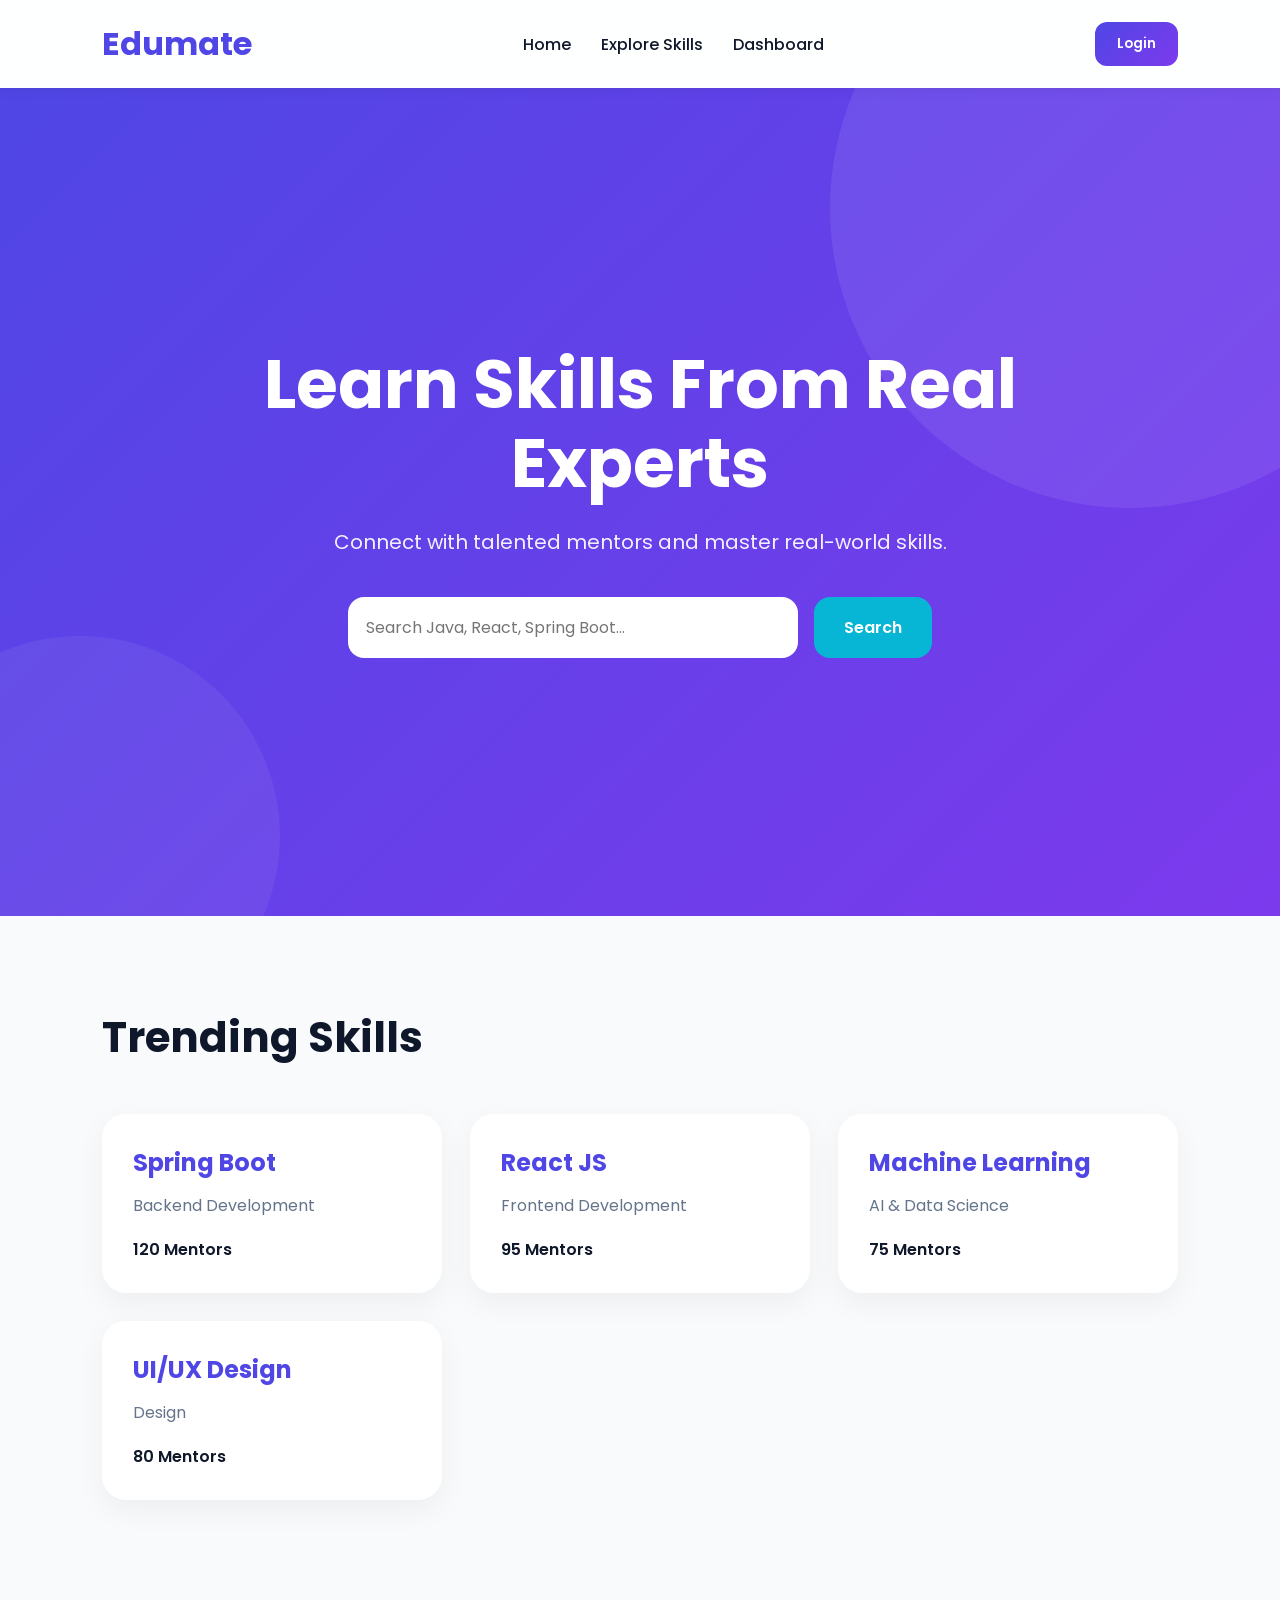
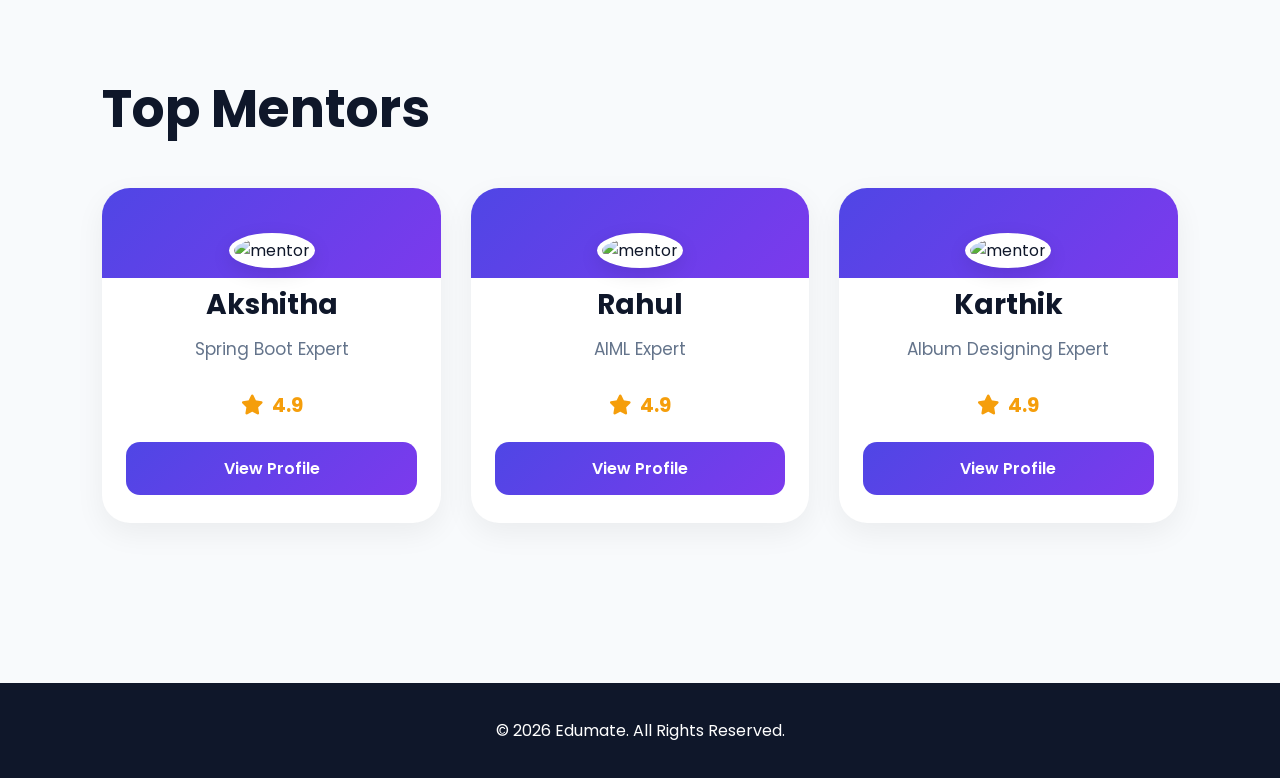
==== src/main/resources/static/index.html @ 3c06715c "Updates" ====
<!DOCTYPE html>
<html lang="en">
<head>
    <meta charset="UTF-8" />
    <meta name="viewport" content="width=device-width, initial-scale=1.0" />
    <title>Edumate</title>
    <link rel="stylesheet" href="style.css" />
    <link rel="preconnect" href="https://fonts.googleapis.com">
    <link rel="preconnect" href="https://fonts.gstatic.com" crossorigin>
    <link href="https://fonts.googleapis.com/css2?family=Poppins:wght@300;400;500;600;700&display=swap" rel="stylesheet">
    <link rel="stylesheet" href="https://cdnjs.cloudflare.com/ajax/libs/font-awesome/6.5.1/css/all.min.css">

</head>
<body>

<nav class="navbar">
    <div class="logo">Edumate</div>

    <ul class="nav-links">
        <li><a href="index.html">Home</a></li>
        <li><a href="search.html">Explore Skills</a></li>
        <li><a href="dashboard.html">Dashboard</a></li>
    </ul>
    <div class="nav-actions" id="navActions">

    </div>
</nav>

<section class="hero">
    <div class="hero-content">
        <h1>Learn Skills From Real Experts</h1>
        <p>Connect with talented mentors and master real-world skills.</p>

        <div class="hero-search">
            <input type="text" id="searchInput" placeholder="Search Java, React, Spring Boot..." />
            <button onclick="searchSkills()">Search</button>
        </div>
    </div>
</section>
<section class="skills-section" id="searchSection" style="display:none;">

    <h2>Search Results</h2>

    <div
            class="skills-grid"
            id="searchResults"

    >

    </div>

</section>


<section class="skills-section">
    <h2>Trending Skills</h2>

    <div class="skills-grid" id="skillsContainer">

        <div class="skill-card">
            <h3>Spring Boot</h3>
            <p>Backend Development</p>
            <span>120 Mentors</span>
        </div>

        <div class="skill-card">
            <h3>React JS</h3>
            <p>Frontend Development</p>
            <span>95 Mentors</span>
        </div>

        <div class="skill-card">
            <h3>Machine Learning</h3>
            <p>AI & Data Science</p>
            <span>75 Mentors</span>
        </div>

        <div class="skill-card">
            <h3>UI/UX Design</h3>
            <p>Design</p>
            <span>80 Mentors</span>
        </div>

    </div>
</section>

<section class="mentors-section">

    <h2>Top Mentors</h2>

    <div class="mentors-grid">

        <div class="mentor-card">

            <div class="mentor-top"></div>

            <div class="mentor-content">

                <img src="https://cdn-icons-png.flaticon.com/512/3135/3135715.png" alt="mentor" />

                <h3>Akshitha</h3>

                <p class="mentor-skill">
                    Spring Boot Expert
                </p>

                <div class="mentor-rating">
                    <i class="fa-solid fa-star"></i> 4.9
                </div>

                <button class="view-btn">
                    View Profile
                </button>

            </div>

        </div>

        <div class="mentor-card">

            <div class="mentor-top"></div>

            <div class="mentor-content">

                <img src="https://cdn-icons-png.flaticon.com/512/3135/3135715.png" alt="mentor" />

                <h3>Rahul</h3>

                <p class="mentor-skill">
                    AIML Expert
                </p>

                <div class="mentor-rating">
                    <i class="fa-solid fa-star"></i> 4.9
                </div>

                <button class="view-btn">
                    View Profile
                </button>

            </div>

        </div>

        <div class="mentor-card">

            <div class="mentor-top"></div>

            <div class="mentor-content">

                <img src="https://cdn-icons-png.flaticon.com/512/3135/3135715.png" alt="mentor" />

                <h3>Karthik</h3>

                <p class="mentor-skill">
                    Album Designing Expert
                </p>

                <div class="mentor-rating">
                    <i class="fa-solid fa-star"></i> 4.9
                </div>

                <button class="view-btn">
                    View Profile
                </button>

            </div>

        </div>

    </div>

</section>

<footer>
    <p>© 2026 Edumate. All Rights Reserved.</p>
</footer>
<script>

    function goToLogin() {

        window.location.href = "login.html";
    }
    function logoutUser(){
    localStorage.removeItem("user");
    alert("Logged out");
    window.location.reload();
}

function updateNavbar(){
    const navActions=document.getElementById("navActions");
    const user=JSON.parse(localStorage.getItem("user"));

    if(user){
        navActions.innerHTML = `
            <span style="
                color:#30369e;
                font-weight: 600;
                margin-right: 15px;
            ">
                Hi ${user.name}
            </span>

            <button onclick="
                window.location.href='dashboard.html'
            ">
                Dashboard
            </button>

            <button onclick="logoutUser()">
                Logout
            </button>
        `;
    }
    else{
        navActions.innerHTML = `
            <button onclick="goToLogin()">
                Login
            </button>
        `;
    }
}



    async function loadSkills() {

        const response = await fetch("http://localhost:9090/skills");

        const skills = await response.json();

        const container = document.getElementById("skillsContainer");

        if(container) {

            container.innerHTML = "";

            skills.forEach(skill => {

                container.innerHTML += `
                <div class="skill-card">
                    <h3>${skill.title}</h3>
                    <p>${skill.description}</p>
                    <span>${skill.experienceLevel}</span>
                </div>
                `;
            });
        }
    }

    loadSkills();
    updateNavbar();

async function searchSkills(){
    const keyword=document.getElementById("searchInput").value;
    if(keyword.trim()===""){
        alert("Enter a skill");
        return;
    }
    try{
        const response=await fetch(`http://localhost:9090/skills/search?keyword=${keyword}`);
        const skills=await response.json();
        const container=document.getElementById("searchResults");
        document.getElementById("searchSection").style.display="block";
        container.scrollIntoView({behavior:"smooth"});
        container.innerHTML="";
        const user=JSON.parse(localStorage.getItem("user"));
        const filteredSkills=skills.filter(skill=>{
            if(!user){
                return true;
            }
            return skill.userDTO.id!=user.id;
        });
        if(filteredSkills.length===0){
            container.innerHTML="<h3>No Mentors Found</h3>";
            return;
        }
        filteredSkills.forEach(skill=>{
            container.innerHTML+=
            `<div class="mentor-card">
            <div class="mentor-top"></div>

            <div class="mentor-content">

                <img
                    src="
                        https://cdn-icons-png.flaticon.com/512/3135/3135715.png
                    "
                    alt="mentor"
                />

                <h3>
                    ${skill.userDTO.name}
                </h3>

                <p class="mentor-skill">
                    ${skill.title}
                </p>

                <div class="mentor-rating">
                    <i class="fa-solid fa-star"></i> ${skill.userDTO.rating || 0}
                </div>

                <div class="mentor-level">
                    ${skill.experienceLevel}
                </div>

                <button
                    class="view-btn"
                    onclick="viewProfile(${skill.userDTO.id},${skill.id})"
                >
                    View Profile
                </button>

            </div>

            `;
        });

    }catch(error){
        console.log(error);
        alert(error);
    }
}

function viewProfile(userId,skillId){
    const user=localStorage.getItem("user");
    if(!user){
        alert("Please login to view the profile");
        window.location.href="login.html";
        return;
    }
    window.location.href=`skill-profile.html?userId=${userId}&skillId=${skillId}`;
}

const searchInput=document.getElementById("searchInput");
searchInput.addEventListener("keydown",function(event){
    if(event.key==="Enter"){
        event.preventDefault();
        searchSkills();
    }
});

</script>

</body>
</html>
---- src/main/resources/static/style.css ----
*{
    margin:0;
    padding:0;
    box-sizing:border-box;
    font-family:'Poppins',sans-serif;
}

html{
    scroll-behavior:smooth;
}

body{
    background:#f8fafc;
    color:#0f172a;
    overflow-x:hidden;
}

/* =========================
   NAVBAR
========================= */

.navbar{
    width:100%;
    padding:20px 8%;
    display:flex;
    justify-content:space-between;
    align-items:center;
    position:sticky;
    top:0;
    z-index:1000;
    background:rgba(255,255,255,0.85);
    backdrop-filter:blur(12px);
    box-shadow:0 2px 12px rgba(0,0,0,0.06);
}

.logo{
    font-size:32px;
    font-weight:700;
    color:#4f46e5;
}

.nav-links{
    display:flex;
    list-style:none;
    gap:30px;
}

.nav-links a{
    text-decoration:none;
    color:#0f172a;
    font-weight:500;
    position:relative;
    transition:0.3s;
}

.nav-links a::after{
    content:"";
    position:absolute;
    left:0;
    bottom:-5px;
    width:0%;
    height:2px;
    background:#4f46e5;
    transition:0.3s;
}

.nav-links a:hover::after{
    width:100%;
}

.nav-links a:hover{
    color:#4f46e5;
}

.nav-actions{
    display:flex;
    align-items:center;
    gap:15px;
}

.nav-actions input{
    padding:12px 16px;
    border-radius:12px;
    border:1px solid #dbeafe;
    outline:none;
    width:220px;
}

.nav-actions button{
    padding:12px 22px;
    border:none;
    border-radius:12px;
    background:linear-gradient(135deg,#4f46e5,#7c3aed);
    color:white;
    cursor:pointer;
    font-weight:600;
    transition:0.3s;
}

.nav-actions button:hover{
    transform:translateY(-2px);
    box-shadow:0 10px 20px rgba(79,70,229,0.2);
}

/* =========================
   HERO
========================= */

.hero{
    min-height:92vh;
    display:flex;
    justify-content:center;
    align-items:center;
    text-align:center;
    padding:0 8%;
    background:linear-gradient(135deg,#4f46e5,#7c3aed);
    color:white;
    position:relative;
    overflow:hidden;
}

.hero::before{
    content:"";
    position:absolute;
    width:600px;
    height:600px;
    background:rgba(255,255,255,0.08);
    border-radius:50%;
    top:-180px;
    right:-150px;
}

.hero::after{
    content:"";
    position:absolute;
    width:400px;
    height:400px;
    background:rgba(255,255,255,0.06);
    border-radius:50%;
    bottom:-120px;
    left:-120px;
}

.hero-content{
    max-width:850px;
    position:relative;
    z-index:2;
}

.hero h1{
    font-size:68px;
    line-height:1.15;
    margin-bottom:24px;
}

.hero p{
    font-size:20px;
    opacity:0.92;
    margin-bottom:40px;
}

.hero-search{
    display:flex;
    justify-content:center;
    gap:16px;
    flex-wrap:wrap;
}

.hero-search input{
    width:450px;
    max-width:100%;
    padding:18px;
    border:none;
    border-radius:16px;
    outline:none;
    font-size:16px;
}

.hero-search button{
    padding:18px 30px;
    border:none;
    border-radius:16px;
    background:#06b6d4;
    color:white;
    font-size:16px;
    cursor:pointer;
    font-weight:600;
    transition:0.3s;
}

.hero-search button:hover{
    background:#0891b2;
    transform:translateY(-2px);
}

/* =========================
   SECTIONS
========================= */

.skills-section,
.mentors-section,
.search-page,
.profile-section,
.add-skill-section{
    padding:90px 8%;
}

.skills-section h2,
.mentors-section h2,
.profile-section h2,
.search-page h1,
.add-skill-section h1{
    font-size:42px;
    margin-bottom:45px;
    color:#0f172a;
}

/* =========================
   GRID
========================= */

.skills-grid,
.mentors-grid,
.search-results,
.stats-grid,
#mySkillsContainer{
    display:grid;
    grid-template-columns:repeat(auto-fit,minmax(260px,1fr));
    gap:28px;
}

/* =========================
   SKILL CARD
========================= */

.skill-card{
    background:white;
    border-radius:24px;
    padding:30px;
    box-shadow:0 10px 30px rgba(0,0,0,0.05);
    transition:0.35s;
    border:1px solid transparent;
}

.skill-card:hover{
    transform:translateY(-8px);
    border-color:#e0e7ff;
}

.skill-card h3{
    font-size:24px;
    margin-bottom:12px;
    color:#4f46e5;
}

.skill-card p{
    color:#64748b;
    margin-bottom:18px;
    line-height:1.7;
}

.skill-card span{
    font-weight:600;
    color:#0f172a;
}

.skill-card button{
    margin-top:15px;
    padding:12px 18px;
    border:none;
    border-radius:12px;
    background:#4f46e5;
    color:white;
    cursor:pointer;
    transition:0.3s;
}

.skill-card button:hover{
    background:#4338ca;
}

/* =========================
   PROFILE PAGE
========================= */

.profile-header{
    display:flex;
    align-items:center;
    gap:45px;
    margin-bottom:50px;
    flex-wrap:wrap;
}

.profile-header img{
    width:190px;
    height:190px;
    border-radius:50%;
    object-fit:cover;
    border:6px solid #4f46e5;
}

.profile-header h1{
    font-size:52px;
    margin-bottom:12px;
}

.profile-header p{
    color:#64748b;
    margin-bottom:10px;
}

.profile-links{
    display:flex;
    gap:20px;
    margin:25px 0;
}

.profile-links a{
    text-decoration:none;
    padding:12px 24px;
    border-radius:14px;
    background:#0f172a;
    color:white;
}

.skills-tags{
    display:flex;
    flex-wrap:wrap;
    gap:15px;
}

.skills-tags span{
    padding:12px 22px;
    background:#e0e7ff;
    color:#4338ca;
    border-radius:30px;
    font-weight:600;
}

.book-btn{
    padding:16px 30px;
    border:none;
    border-radius:16px;
    background:linear-gradient(135deg,#4f46e5,#7c3aed);
    color:white;
    font-size:16px;
    cursor:pointer;
}

/* =========================
   DASHBOARD
========================= */

.dashboard{
    display:flex;
    min-height:100vh;
    background:#f8fafc;
}

/* SIDEBAR */

.sidebar{
    width:270px;
    background:linear-gradient(180deg,#1e293b,#0f172a);
    color:white;
    padding:35px 22px;
    position:sticky;
    top:0;
    height:100vh;
}

.sidebar h2{
    font-size:34px;
    margin-bottom:45px;
}

.sidebar ul{
    list-style:none;
}

.sidebar li{
    padding:16px 18px;
    margin-bottom:14px;
    border-radius:14px;
    cursor:pointer;
    transition:0.3s;
    font-weight:500;
}

.sidebar li:hover{
    background:rgba(255,255,255,0.08);
}

/* DASHBOARD CONTENT */

.dashboard-content{
    flex:1;
    padding:45px;
}

/* HEADER */

.dashboard-header{
    display:flex;
    justify-content:space-between;
    align-items:center;
    margin-bottom:40px;
}

.dashboard-header h1{
    font-size:38px;
}

.dashboard-header button{
    padding:14px 26px;
    border:none;
    border-radius:14px;
    background:linear-gradient(135deg,#4f46e5,#7c3aed);
    color:white;
    cursor:pointer;
    font-weight:600;
}

/* STATS */

.stat-card{
    background:white;
    border-radius:24px;
    padding:32px;
    box-shadow:0 8px 24px rgba(0,0,0,0.05);
}

.stat-card h3{
    margin-bottom:14px;
    color:#64748b;
}

.stat-card p{
    font-size:38px;
    font-weight:700;
    color:#4f46e5;
}

/* =========================
   FORMS
========================= */

.profile-form,
.skill-form{
    max-width:760px;
    background:white;
    padding:38px;
    border-radius:28px;
    box-shadow:0 10px 30px rgba(0,0,0,0.05);
    display:flex;
    flex-direction:column;
    gap:22px;
}

.profile-form input,
.profile-form textarea,
.skill-form input,
.skill-form textarea,
.skill-form select{
    width:100%;
    padding:16px;
    border-radius:16px;
    border:1px solid #cbd5e1;
    outline:none;
    font-size:15px;
    transition:0.3s;
}

.profile-form input:focus,
.profile-form textarea:focus,
.skill-form input:focus,
.skill-form textarea:focus,
.skill-form select:focus{
    border-color:#4f46e5;
    box-shadow:0 0 0 4px rgba(79,70,229,0.1);
}

.profile-form textarea,
.skill-form textarea{
    min-height:140px;
    resize:none;
}

.profile-form button,
.skill-form button{
    padding:16px;
    border:none;
    border-radius:16px;
    background:linear-gradient(135deg,#4f46e5,#7c3aed);
    color:white;
    font-size:16px;
    cursor:pointer;
    font-weight:600;
    transition:0.3s;
}

.profile-form button:hover,
.skill-form button:hover{
    transform:translateY(-2px);
}

/* =========================
   FOOTER
========================= */

footer{
    background:#0f172a;
    color:white;
    text-align:center;
    padding:35px;
    margin-top:80px;
}

/* =========================
   RESPONSIVE
========================= */

@media(max-width:992px){

    .navbar{
        flex-direction:column;
        gap:20px;
    }

    .dashboard{
        flex-direction:column;
    }

    .sidebar{
        width:100%;
        height:auto;
        position:relative;
    }

    .hero h1{
        font-size:52px;
    }

    .profile-header{
        flex-direction:column;
        text-align:center;
    }
}

@media(max-width:768px){

    .hero{
        padding-top:80px;
    }

    .hero h1{
        font-size:40px;
    }

    .hero p{
        font-size:18px;
    }

    .hero-search{
        flex-direction:column;
    }

    .hero-search input{
        width:100%;
    }

    .nav-links{
        flex-wrap:wrap;
        justify-content:center;
    }

    .dashboard-content{
        padding:25px;
    }

    .dashboard-header{
        flex-direction:column;
        align-items:flex-start;
        gap:20px;
    }

    .profile-form,
    .skill-form{
        padding:25px;
    }
}

.user-profile-card{
    width:100%;
    background:white;
    margin-top:30px;
    border-radius:28px;
    padding:30px;
    display:flex;
    gap:30px;
    align-items:center;
    box-shadow:0 10px 30px rgba(0,0,0,0.05);
}

.profile-left img{
    width:140px;
    height:140px;
    border-radius:50%;
    object-fit:cover;
    border:5px solid #4f46e5;
}

.profile-right{
    flex:1;
}

.profile-right h2{
    font-size:32px;
    margin-bottom:10px;
    color:#0f172a;
}

.profile-right p{
    margin-bottom:10px;
    color:#64748b;
    line-height:1.6;
}

.profile-links{
    display:flex;
    gap:15px;
    margin-top:20px;
}

.profile-links a{
    padding:10px 18px;
    border-radius:12px;
    text-decoration:none;
    background:#4f46e5;
    color:white;
    font-weight:500;
}

.profile-bottom{
    margin-top:20px;
    display:flex;
    gap:20px;
    flex-wrap:wrap;
}

.profile-bottom span{
    background:#eef2ff;
    color:#4338ca;
    padding:10px 18px;
    border-radius:30px;
    font-weight:600;
}
/* MENTORS SECTION */

.mentors-section {

    padding: 80px 8%;
}

.mentors-section h2 {

    font-size: 52px;

    margin-bottom: 40px;

    color: #0f172a;
}

/* GRID */

.mentors-grid {

    display: grid;

    grid-template-columns:
        repeat(auto-fit, minmax(300px, 1fr));

    gap: 30px;
}

/* CARD */

.mentor-card {

    background: white;

    border-radius: 26px;

    overflow: hidden;

    box-shadow:
        0 10px 25px rgba(0,0,0,0.05);

    transition: 0.3s ease;
}

.mentor-card:hover {

    transform: translateY(-6px);
}

/* TOP SECTION */

.mentor-top {

    height: 90px;

    background:
        linear-gradient(
            135deg,
            #4f46e5,
            #7c3aed
        );
}

/* CONTENT */

.mentor-content {

    text-align: center;

    padding: 0 25px 30px;

    margin-top: -45px;
}

/* IMAGE */

.mentor-content img {

    width: 90px;

    height: 90px;

    border-radius: 50%;

    object-fit: cover;

    border: 5px solid white;

    background: white;

    box-shadow:
        0 5px 15px rgba(0,0,0,0.08);
}

/* NAME */

.mentor-content h3 {

    margin-top: 14px;

    font-size: 28px;

    color: #0f172a;

    font-weight: 700;
}

/* SKILL */

.mentor-skill {

    margin-top: 10px;

    font-size: 18px;

    color: #64748b;
}

/* RATING */

.mentor-rating {

    margin-top: 12px;

    font-size: 20px;

    font-weight: 700;

    color: #f59e0b;
}

.mentor-rating i{

    margin-right:5px;
}

/* BUTTON */

.view-btn {

    width: 100%;

    margin-top: 24px;

    padding: 14px;

    border: none;

    border-radius: 14px;

    background:
        linear-gradient(
            135deg,
            #4f46e5,
            #7c3aed
        );

    color: white;

    font-size: 16px;

    font-weight: 600;

    cursor: pointer;

    transition: 0.3s;
}

.view-btn:hover {

    opacity: 0.95;

    transform: translateY(-2px);
}

/* RESPONSIVE */

@media(max-width:992px){

    .mentors-grid{

        grid-template-columns:
            repeat(2,1fr);
    }
}

@media(max-width:768px){

    .mentors-grid{

        grid-template-columns:1fr;
    }

    .mentors-section h2{

        font-size:40px;
    }
}

/* BUTTON */

.view-btn {

    width: 100%;

    margin-top: 28px;

    padding: 16px;

    border: none;

    border-radius: 16px;

    background:
        linear-gradient(
            135deg,
            #4f46e5,
            #7c3aed
        );

    color: white;

    font-size: 17px;

    font-weight: 600;

    cursor: pointer;

    transition: 0.3s;
}

.view-btn:hover {

    transform: translateY(-2px);

    opacity: 0.95;
}


/* SEARCH SECTION */

#searchSection{
    padding:60px 80px;
}

#searchSection h2{
    font-size:48px;
    font-weight:800;
    color:#0f172a;
    margin-bottom:40px;
}

/* GRID */

#searchResults{
    display:grid;

    grid-template-columns:
        repeat(3,1fr);

    gap:30px;

    justify-items:center;
}

/* CARD */

.mentor-card{
    width:100%;
    max-width:360px;

    background:white;

    border-radius:28px;

    overflow:hidden;

    box-shadow:
        0 10px 30px rgba(0,0,0,0.06);

    transition:0.3s ease;

    position:relative;
}

.mentor-card:hover{
    transform:translateY(-8px);
}

/* TOP GRADIENT */

.mentor-top{
    height:90px;

    background:
        linear-gradient(
            135deg,
            #4f46e5,
            #7c3aed
        );
}

/* CONTENT */

.mentor-content{
    padding:0 24px 28px;
    text-align:center;
    margin-top:-45px;
}

/* IMAGE */

.mentor-content img{
    width:95px;
    height:95px;

    border-radius:50%;

    border:5px solid white;

    object-fit:cover;

    background:white;

    box-shadow:
        0 6px 20px rgba(0,0,0,0.1);
}

/* NAME */

.mentor-content h3{
    margin-top:16px;

    font-size:28px;
    font-weight:700;

    color:#0f172a;
}

/* SKILL */

.mentor-skill{
    color:#64748b;

    font-size:17px;

    margin-top:10px;

    min-height:40px;
}

/* RATING */

.mentor-rating{
    margin-top:14px;

    font-size:20px;

    font-weight:700;

    color:#f59e0b;
}

.mentor-rating i{
    margin-right:4px;
}

/* LEVEL */

.mentor-level{
    margin-top:12px;

    font-size:17px;

    font-weight:600;

    color:#4f46e5;
}

/* BUTTON */

.view-btn{
    margin-top:22px;

    width:100%;

    padding:14px;

    border:none;

    border-radius:14px;

    background:
        linear-gradient(
            135deg,
            #4f46e5,
            #7c3aed
        );

    color:white;

    font-size:16px;

    font-weight:600;

    cursor:pointer;

    transition:0.3s;
}

.view-btn:hover{
    transform:translateY(-2px);

    box-shadow:
        0 10px 20px rgba(79,70,229,0.2);
}

/* NO RESULTS */

#searchResults h3{
    grid-column:1/-1;
    font-size:24px;
    color:#64748b;
}

/* RESPONSIVE */

@media(max-width:1100px){

    #searchResults{
        grid-template-columns:repeat(2,1fr);
    }
}

@media(max-width:768px){

    #searchSection{
        padding:40px 20px;
    }

    #searchSection h2{
        font-size:36px;
    }

    #searchResults{
        grid-template-columns:1fr;
    }

    .mentor-card{
        max-width:100%;
    }
}

/* my bookings */
.booking-wrapper{

    padding:20px;
}

.booking-wrapper h2{

    margin-bottom:25px;

    font-size:32px;

    color:#1e293b;
}

#bookingsContainer{

    display:grid;
    grid-template-columns:
    repeat(
    auto-fit,
    minmax(320px,1fr)
    );

    gap:10px;
}

.booking-card{

    background:white;

    padding:24px;
    border-radius:20px;

    box-shadow:
    0 10px 30px
    rgba(
    79,
    70,
    229,
    0.08
    );
}

.booking-top{

    display:flex;

    justify-content:
    space-between;

    margin-bottom:18px;
}

.booking-top h3{

    color:#4f46e5;

    font-size:22px;
}

.booking-status{

    padding:8px 14px;

    background:#eef2ff;

    color:#4f46e5;

    border-radius:12px;

    font-size:14px;

    font-weight:700;
}

.booking-card p{

    margin-bottom:12px;

    color:#475569;

    font-size:15px;
}
.action-buttons{

    display:flex;

    gap:10px;
}

.accept-btn{

    background:#22c55e;

    color:white;

    border:none;

    padding:10px 16px;

    border-radius:10px;

    cursor:pointer;

    font-weight:600;
}

.reject-btn{

    background:#ef4444;

    color:white;

    border:none;

    padding:10px 16px;

    border-radius:10px;

    cursor:pointer;

    font-weight:600;
}

.accept-btn:hover{

    opacity:0.9;
}

.reject-btn:hover{

    opacity:0.9;
}
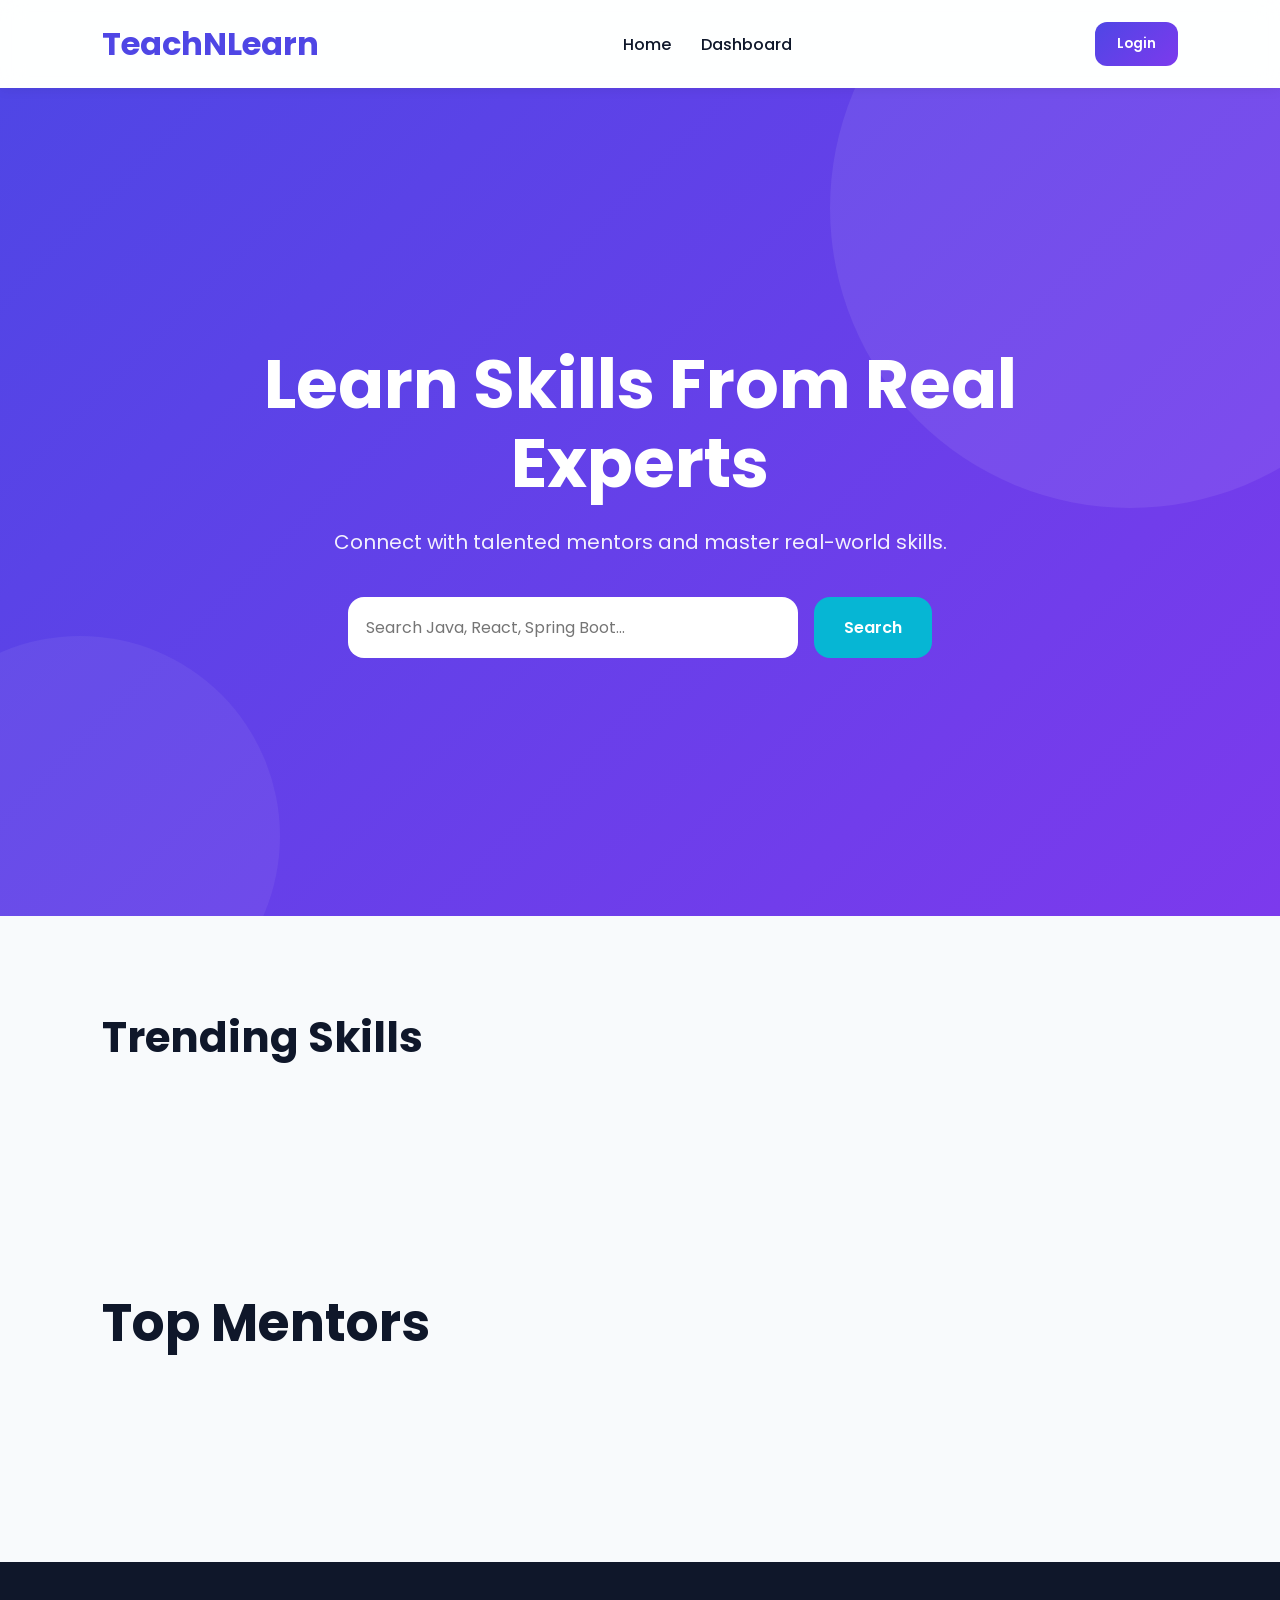
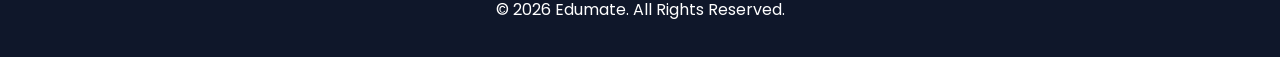
==== commit 94639e2e: "Modified changes" ====
--- a/src/main/resources/static/index.html
+++ b/src/main/resources/static/index.html
@@ -14,17 +14,16 @@
 <body>
 
 <nav class="navbar">
-    <div class="logo">Edumate</div>
+    <div class="logo">TeachNLearn</div>
 
     <ul class="nav-links">
         <li><a href="index.html">Home</a></li>
-        <li><a href="search.html">Explore Skills</a></li>
-        <li><a href="dashboard.html">Dashboard</a></li>
+        <li><a href="#" onclick="openDashboard(event)">Dashboard</a></li>
     </ul>
     <div class="nav-actions" id="navActions">
 
     </div>
-</nav>
+</nav> 
 
 <section class="hero">
     <div class="hero-content">
@@ -56,127 +55,77 @@
     <h2>Trending Skills</h2>
 
     <div class="skills-grid" id="skillsContainer">
-
-        <div class="skill-card">
-            <h3>Spring Boot</h3>
-            <p>Backend Development</p>
-            <span>120 Mentors</span>
-        </div>
-
-        <div class="skill-card">
-            <h3>React JS</h3>
-            <p>Frontend Development</p>
-            <span>95 Mentors</span>
-        </div>
-
-        <div class="skill-card">
-            <h3>Machine Learning</h3>
-            <p>AI & Data Science</p>
-            <span>75 Mentors</span>
-        </div>
-
-        <div class="skill-card">
-            <h3>UI/UX Design</h3>
-            <p>Design</p>
-            <span>80 Mentors</span>
-        </div>
-
+        
     </div>
 </section>
 
 <section class="mentors-section">
-
     <h2>Top Mentors</h2>
-
-    <div class="mentors-grid">
-
-        <div class="mentor-card">
-
-            <div class="mentor-top"></div>
-
-            <div class="mentor-content">
-
-                <img src="https://cdn-icons-png.flaticon.com/512/3135/3135715.png" alt="mentor" />
-
-                <h3>Akshitha</h3>
-
-                <p class="mentor-skill">
-                    Spring Boot Expert
-                </p>
-
-                <div class="mentor-rating">
-                    <i class="fa-solid fa-star"></i> 4.9
-                </div>
-
-                <button class="view-btn">
-                    View Profile
-                </button>
-
-            </div>
-
-        </div>
-
-        <div class="mentor-card">
-
-            <div class="mentor-top"></div>
-
-            <div class="mentor-content">
-
-                <img src="https://cdn-icons-png.flaticon.com/512/3135/3135715.png" alt="mentor" />
-
-                <h3>Rahul</h3>
-
-                <p class="mentor-skill">
-                    AIML Expert
-                </p>
-
-                <div class="mentor-rating">
-                    <i class="fa-solid fa-star"></i> 4.9
-                </div>
-
-                <button class="view-btn">
-                    View Profile
-                </button>
-
-            </div>
-
-        </div>
-
-        <div class="mentor-card">
-
-            <div class="mentor-top"></div>
-
-            <div class="mentor-content">
-
-                <img src="https://cdn-icons-png.flaticon.com/512/3135/3135715.png" alt="mentor" />
-
-                <h3>Karthik</h3>
-
-                <p class="mentor-skill">
-                    Album Designing Expert
-                </p>
-
-                <div class="mentor-rating">
-                    <i class="fa-solid fa-star"></i> 4.9
-                </div>
-
-                <button class="view-btn">
-                    View Profile
-                </button>
-
-            </div>
-
-        </div>
-
-    </div>
-
+    <div class="mentors-grid" id="topMentorsContainer">
+       
+    </div>
 </section>
 
 <footer>
     <p>© 2026 Edumate. All Rights Reserved.</p>
 </footer>
 <script>
-
+    loadTopMentors();
+    loadTrendingSkills();
+    async function loadTopMentors(){
+        try{
+            const response=await fetch("http://localhost:9090/users/top-mentors");
+            const mentors=await response.json();
+            const container=document.getElementById("topMentorsContainer");
+            container.innerHTML="";
+            mentors.forEach(
+                mentor=>{
+                    container.innerHTML+=`
+                     <div class="mentor-card">
+                    <div class="mentor-top"></div>
+                    <div class="mentor-content">
+                        <img src="${mentor.profileImage || "https://cdn-icons-png.flaticon.com/512/3135/3135715.png"}" alt="mentor" />
+                        <h3>${mentor.name}</h3>
+                        <p class="mentor-skill">
+                            ${mentor.bio}
+                        </p>
+                        <div class="mentor-rating">
+                            <i class="fa-solid fa-star"></i>${mentor.rating}
+                        </div>
+                        <button class="view-btn" onclick="viewMentor(${mentor.id})">
+                            View Profile
+                        </button>
+                    </div>
+                </div> 
+                    `
+                }
+            )
+        }catch(error){
+            console.log(error);
+        }
+    }
+    function viewMentor(userId){
+        window.location.href=`skill-profile.html?userId=${userId}`;
+    }
+    async function loadTrendingSkills(){
+        try{
+            const response=await fetch("http://localhost:9090/skills/random");
+            const skills=await response.json();
+            const container=document.getElementById("skillsContainer");
+            container.innerHTML="";
+            skills.forEach(skill=>{
+                container.innerHTML+=`
+                <div class="skill-card">
+                    <h3>${skill.title}</h3>
+                    <p>${skill.category}</p>
+                    <span>Mentor: ${skill.user.name}</span>
+                </div>
+                `
+            })
+        }catch(error){
+            console.log(error);
+        }
+    }
     function goToLogin() {
 
         window.location.href = "login.html";
@@ -221,35 +170,17 @@
     }
 }
 
-
-
-    async function loadSkills() {
-
-        const response = await fetch("http://localhost:9090/skills");
-
-        const skills = await response.json();
-
-        const container = document.getElementById("skillsContainer");
-
-        if(container) {
-
-            container.innerHTML = "";
-
-            skills.forEach(skill => {
-
-                container.innerHTML += `
-                <div class="skill-card">
-                    <h3>${skill.title}</h3>
-                    <p>${skill.description}</p>
-                    <span>${skill.experienceLevel}</span>
-                </div>
-                `;
-            });
-        }
-    }
-
-    loadSkills();
-    updateNavbar();
+function openDashboard(event){
+    event.preventDefault();
+    const user=JSON.parse(localStorage.getItem("user"));
+    if(user){
+        window.location.href="dashboard.html";
+    }
+    else{
+        window.location.href="login.html";
+    }
+}
+   updateNavbar();
 
 async function searchSkills(){
     const keyword=document.getElementById("searchInput").value;
--- a/src/main/resources/static/style.css
+++ b/src/main/resources/static/style.css
@@ -1126,15 +1126,16 @@
 #bookingsContainer{
 
     display:grid;
-    grid-template-columns:
-    repeat(
-    auto-fit,
-    minmax(320px,1fr)
-    );
-
-    gap:10px;
-}
-
+    grid-template-columns:repeat(2,1fr);
+    gap:30px;
+    margin-top: 30px;
+}
+#sessionsContainer{
+    display:grid;
+    grid-template-columns:repeat(2,1fr);
+    gap:30px;
+    margin-top: 30px;
+}
 .booking-card{
 
     background:white;
@@ -1217,28 +1218,493 @@
 }
 
 .reject-btn{
-
     background:#ef4444;
-
-    color:white;
-
+    color:white;
     border:none;
-
     padding:10px 16px;
-
     border-radius:10px;
-
     cursor:pointer;
-
     font-weight:600;
 }
-
+.reschedule-btn{
+    padding:10px 16px;
+    background: #4f46e5;
+    color:#eef2ff;
+    border-radius:10px;
+    border: none;
+    cursor:pointer;
+    font-weight:600;
+}
 .accept-btn:hover{
 
     opacity:0.9;
 }
 
 .reject-btn:hover{
-
     opacity:0.9;
+}
+.reschedule-btn:hover{
+    opacity:0.9;
+}
+
+.overlay{
+
+    position:fixed;
+
+    top:0;
+    left:0;
+
+    width:100%;
+    height:100%;
+
+    display:none;
+
+    justify-content:center;
+    align-items:center;
+
+    background:rgba(
+        0,
+        0,
+        0,
+        0.25
+    );
+
+    backdrop-filter:blur(8px);
+
+    z-index:1000;
+}
+
+.reschedule-modal{
+
+    width:420px;
+
+    background:white;
+
+    padding:35px;
+
+    border-radius:20px;
+
+    box-shadow:
+    0 15px 40px rgba(
+    0,
+    0,
+    0,
+    0.2
+    );
+
+    display:flex;
+
+    flex-direction:column;
+
+    gap:18px;
+
+    animation:popup .25s ease;
+}
+
+.reschedule-modal h2{
+
+    text-align:center;
+
+    color:#4f46e5;
+
+    margin-bottom:10px;
+}
+
+.reschedule-modal input{
+
+    padding:14px;
+
+    border-radius:10px;
+
+    border:1px solid #ddd;
+
+    font-size:15px;
+}
+
+.modal-buttons{
+
+    display:flex;
+
+    justify-content:space-between;
+}
+
+.send-btn{
+
+    background:#4f46e5;
+
+    color:white;
+
+    border:none;
+
+    padding:12px 22px;
+
+    border-radius:10px;
+
+    cursor:pointer;
+}
+
+.rate-btn{
+    background:#4f46e5;
+    color:white;
+    border:none;
+    padding:12px 22px;
+    border-radius:10px;
+    cursor:pointer;
+}
+.close-btn{
+
+    background:#ef4444;
+
+    color:white;
+
+    border:none;
+
+    padding:12px 22px;
+
+    border-radius:10px;
+
+    cursor:pointer;
+}
+
+@keyframes popup{
+
+from{
+
+transform:scale(.8);
+
+opacity:0;
+
+}
+
+to{
+
+transform:scale(1);
+
+opacity:1;
+
+}
+
+}
+
+.slot-modal{
+
+background:white;
+
+padding:35px;
+
+width:420px;
+
+border-radius:20px;
+
+text-align:center;
+
+display:flex;
+
+flex-direction:column;
+
+gap:25px;
+
+box-shadow:0 10px 30px rgba(0,0,0,0.15);
+
+}
+
+#popupSlotsContainer{
+
+display:flex;
+
+flex-direction:column;
+
+gap:15px;
+
+width:100%;
+
+}
+
+.slot-btn{
+
+width:100%;
+
+padding:16px;
+
+border:none;
+
+border-radius:12px;
+
+background:linear-gradient(
+135deg,
+#6366f1,
+#4f46e5
+);
+
+color:white;
+
+font-size:18px;
+
+font-weight:600;
+
+cursor:pointer;
+
+transition:0.3s;
+
+}
+
+.slot-btn:hover{
+
+transform:translateY(-3px);
+
+}
+
+.close-btn{
+
+margin-top:10px;
+
+padding:14px;
+
+border:none;
+
+border-radius:12px;
+
+background:#ef4444;
+
+color:white;
+
+font-size:16px;
+
+cursor:pointer;
+
+width:100%;
+
+}
+
+/* accepted slot */
+.accepted-slot{
+
+width:100%;
+
+margin-bottom:15px;
+
+padding:10px;
+
+border-radius:10px;
+
+background:#eef2ff;
+
+color:#4f46e5;
+
+font-weight:600;
+
+text-align:center;
+
+}
+
+.action-buttons{
+
+display:flex;
+
+flex-wrap:wrap;
+
+gap:10px;
+
+margin-top:10px;
+
+}
+
+.complete-btn{
+    background:#28a745;
+    color:white;
+    border:none;
+    padding:10px 16px;
+    border-radius:8px;
+    cursor:pointer;
+    margin-top:10px;
+}
+
+.waiting-completion{
+    background:#fff3cd;
+    color:#856404;
+    padding:10px;
+    border-radius:8px;
+    margin-top:10px;
+    font-weight:600;
+}
+
+.completed-session{
+    background:#d4edda;
+    color:#155724;
+    padding:10px;
+    border-radius:8px;
+    margin-top:10px;
+    font-weight:600;
+}
+
+.rating-overlay{
+    position: fixed;
+    inset: 0;
+    background: rgba(0,0,0,0.35);
+    backdrop-filter: blur(8px);
+    display: none;
+    justify-content: center;
+    align-items: center;
+    z-index: 999;
+}
+.rating-popup{
+    width: 420px;
+    background: white;
+    padding: 28px;
+    border-radius: 20px;
+    box-shadow: 0 20px 50px rgba(0,0,0,0.25);
+    animation: popupAnimation .25s ease;
+    display: flex;
+    flex-direction: column;
+    gap: 18px;
+}
+
+.rating-header{
+    display:flex;
+    justify-content:space-between;
+    align-items:center;
+}
+
+.rating-header h2{
+    margin:0;
+    color:#111827;
+    font-size:30px;
+}
+
+.rating-popup select{
+    padding:14px;
+    border-radius:12px;
+    border:1px solid #ddd;
+    font-size:16px;
+    outline:none;
+}
+.rating-popup textarea{
+    height:140px;
+    resize:none;
+    padding:15px;
+    border-radius:12px;
+    border:1px solid #ddd;
+    font-size:15px;
+    outline:none;
+}
+.rating-popup button{
+    padding:14px;
+    border:none;
+    border-radius:12px;
+    background:#4f46e5;
+    color:white;
+    font-size:16px;
+    font-weight:600;
+    cursor:pointer;
+    transition:.3s;
+}
+.rating-popup button:hover{
+    transform:translateY(-2px);
+}
+.star-rating{
+    display:flex;
+    justify-content:center;
+    gap:12px;
+    margin-bottom:20px;
+}
+.star{
+    font-size:40px;
+    cursor:pointer;
+    color:#d1d5db;
+    transition:.2s;
+}
+
+.star.active{
+    color:#facc15;
+}
+
+.star:hover{
+    transform:scale(1.1);
+}
+@keyframes popupAnimation{
+    from{
+        opacity:0;
+        transform:scale(.85);
+    }
+    to{
+        opacity:1;
+        transform:scale(1);
+    }
+}
+.rated-text{
+    color:green;
+    font-weight:bold;
+}
+
+/* cancellation */
+.pending-actions{
+display:flex;
+gap:10px;
+}
+
+.cancel-btn{
+background:#ff4d4d;
+color:white;
+border:none;
+padding:10px 16px;
+border-radius:8px;
+cursor:pointer;
+}
+
+.cancel-confirm-btn{
+background:#dc2626;
+color:white;
+padding:12px;
+border:none;
+border-radius:8px;
+width:100%;
+margin-top:15px;
+}
+
+#cancelText{
+width:100%;
+padding:12px;
+margin-top:15px;
+border:1px solid #ddd;
+border-radius:8px;
+}
+
+.accepted-actions{
+display:flex;
+gap:10px;
+flex-wrap:wrap;
+}
+
+.contact-btn{
+background:#2563eb;
+color:white;
+border:none;
+padding:10px 16px;
+border-radius:8px;
+cursor:pointer;
+transition:0.3s;
+}
+
+.contact-btn:hover{
+transform:translateY(-2px);
+}
+
+.search-hint{
+    position:fixed;
+    bottom:40px;
+    right:40px;
+    background:#5a3ff2;
+    color:white;
+    padding:14px 20px;
+    border-radius:12px;
+    font-weight:600;
+    opacity:0;
+    transform:translateY(20px);
+    transition:.3s;
+    z-index:999;
+}
+
+.search-hint.show{
+    opacity:1;
+    transform:translateY(0);
 }
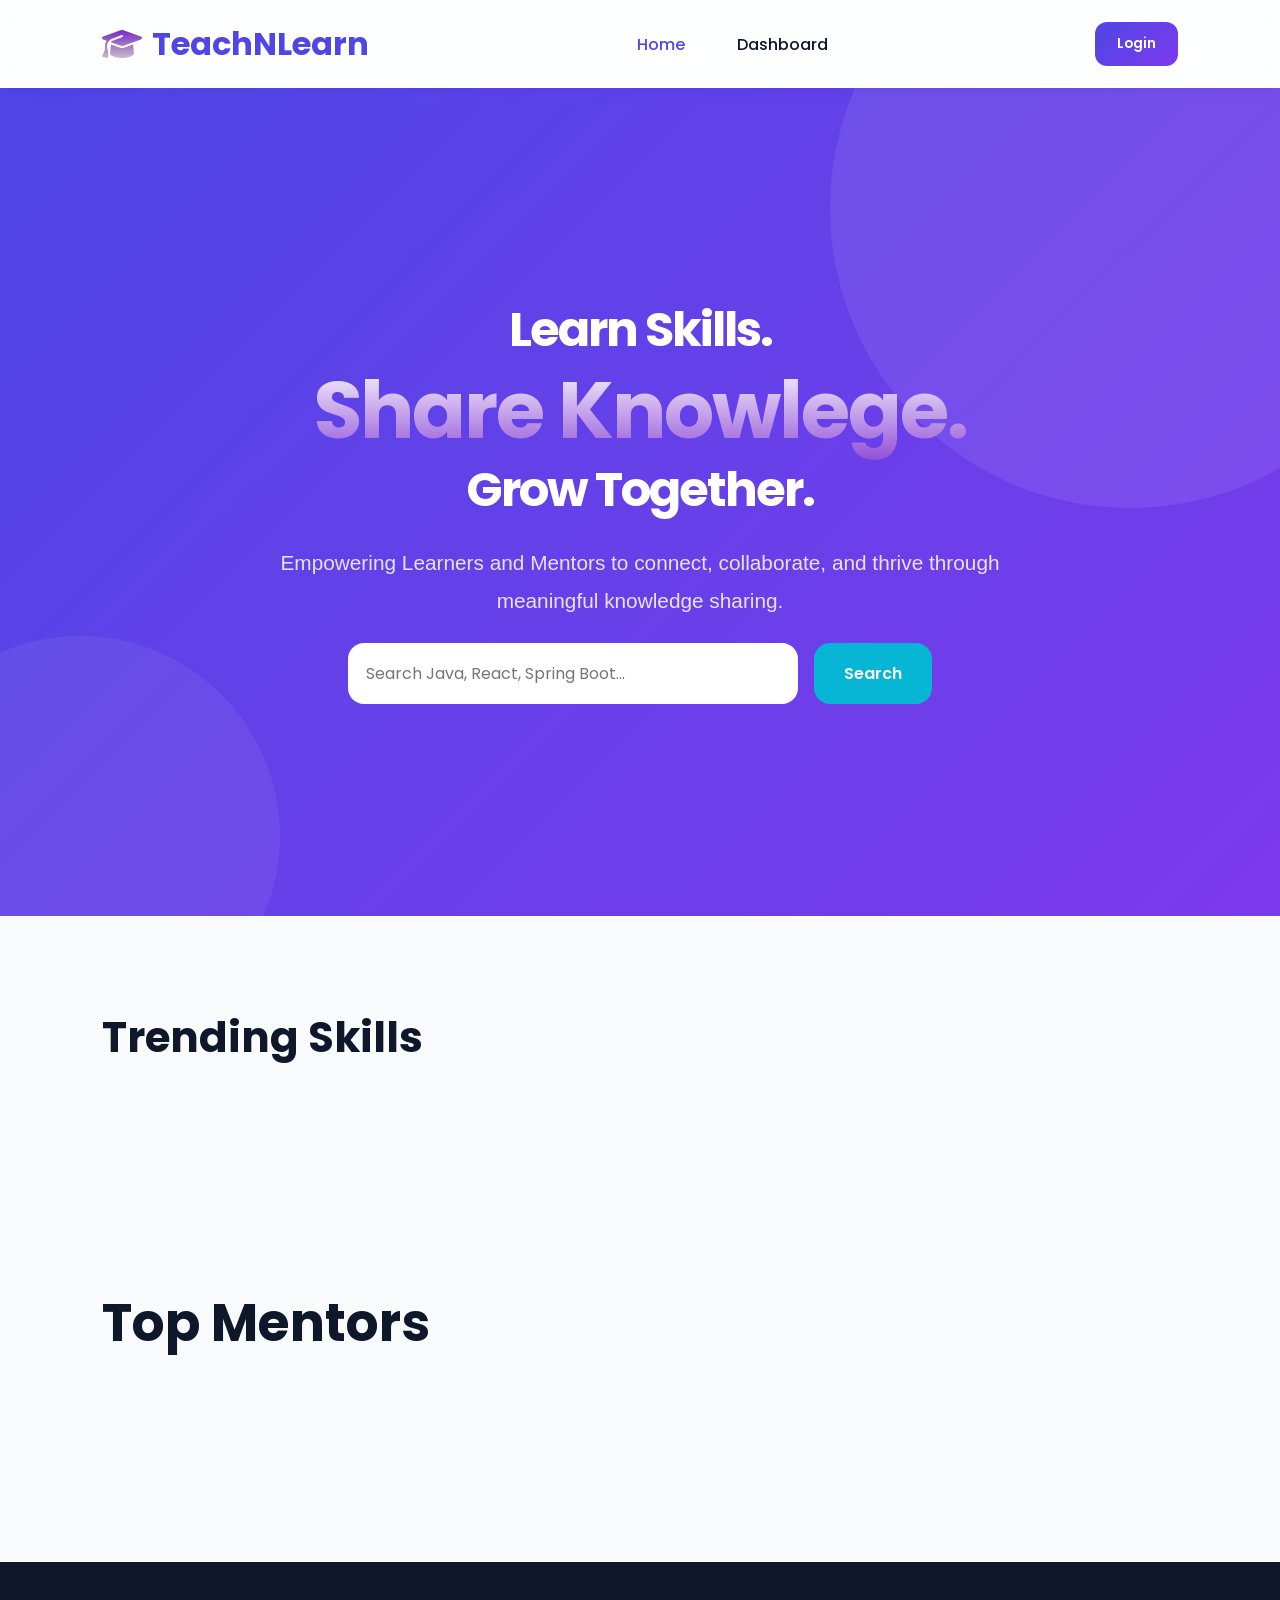
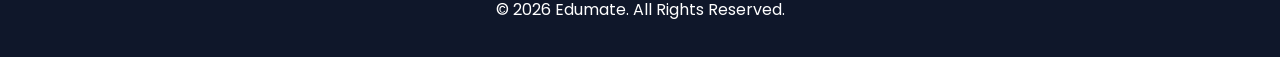
==== commit cdfd53bc: "Modifications" ====
--- a/src/main/resources/static/index.html
+++ b/src/main/resources/static/index.html
@@ -3,7 +3,7 @@
 <head>
     <meta charset="UTF-8" />
     <meta name="viewport" content="width=device-width, initial-scale=1.0" />
-    <title>Edumate</title>
+    <title>TeachNLearn</title>
     <link rel="stylesheet" href="style.css" />
     <link rel="preconnect" href="https://fonts.googleapis.com">
     <link rel="preconnect" href="https://fonts.gstatic.com" crossorigin>
@@ -14,10 +14,10 @@
 <body>
 
 <nav class="navbar">
-    <div class="logo">TeachNLearn</div>
+    <div class="logo"><i class="fa-solid fa-graduation-cap"></i>TeachNLearn</div>
 
     <ul class="nav-links">
-        <li><a href="index.html">Home</a></li>
+        <li><a class="active" href="index.html">Home</a></li>
         <li><a href="#" onclick="openDashboard(event)">Dashboard</a></li>
     </ul>
     <div class="nav-actions" id="navActions">
@@ -27,8 +27,9 @@
 
 <section class="hero">
     <div class="hero-content">
-        <h1>Learn Skills From Real Experts</h1>
-        <p>Connect with talented mentors and master real-world skills.</p>
+        <h1 class="hero-title">Learn Skills.<span>Share Knowlege.</span>Grow Together.</h1>
+        <p class="hero-subtitle">Empowering Learners and Mentors to connect, collaborate,
+            and thrive through meaningful knowledge sharing.</p>
 
         <div class="hero-search">
             <input type="text" id="searchInput" placeholder="Search Java, React, Spring Boot..." />
@@ -37,33 +38,19 @@
     </div>
 </section>
 <section class="skills-section" id="searchSection" style="display:none;">
-
     <h2>Search Results</h2>
-
-    <div
-            class="skills-grid"
-            id="searchResults"
-
-    >
-
-    </div>
-
+    <div class="skills-grid" id="searchResults"></div>
 </section>
 
 
 <section class="skills-section">
     <h2>Trending Skills</h2>
-
-    <div class="skills-grid" id="skillsContainer">
-        
-    </div>
+    <div class="skills-grid" id="skillsContainer"></div>
 </section>
 
 <section class="mentors-section">
     <h2>Top Mentors</h2>
-    <div class="mentors-grid" id="topMentorsContainer">
-       
-    </div>
+    <div class="mentors-grid" id="topMentorsContainer"></div>
 </section>
 
 <footer>
@@ -84,7 +71,7 @@
                      <div class="mentor-card">
                     <div class="mentor-top"></div>
                     <div class="mentor-content">
-                        <img src="${mentor.profileImage || "https://cdn-icons-png.flaticon.com/512/3135/3135715.png"}" alt="mentor" />
+                        <img src="${mentor.profileImage || "https://cdn-icons-png.flaticon.com/512/3135/3135715.png"}" />
                         <h3>${mentor.name}</h3>
                         <p class="mentor-skill">
                             ${mentor.bio}
@@ -118,7 +105,7 @@
                 <div class="skill-card">
                     <h3>${skill.title}</h3>
                     <p>${skill.category}</p>
-                    <span>Mentor: ${skill.user.name}</span>
+                    <span>Mentor: ${skill.userDTO.name}</span>
                 </div>
                 `
             })
--- a/src/main/resources/static/style.css
+++ b/src/main/resources/static/style.css
@@ -34,15 +34,25 @@
 }
 
 .logo{
+    display: flex;
+    align-items: center;
+    gap: 10px;
     font-size:32px;
     font-weight:700;
     color:#4f46e5;
 }
+.logo i{
+    background: linear-gradient(0deg,#cdc7c7,#6f1dc6);
+    -webkit-background-clip: text;
+    background-clip: text;
+    -webkit-text-fill-color: transparent;
+}
 
 .nav-links{
     display:flex;
     list-style:none;
-    gap:30px;
+    gap:28px;
+    align-items: center;
 }
 
 .nav-links a{
@@ -50,26 +60,22 @@
     color:#0f172a;
     font-weight:500;
     position:relative;
-    transition:0.3s;
-}
-
-.nav-links a::after{
-    content:"";
-    position:absolute;
-    left:0;
-    bottom:-5px;
-    width:0%;
-    height:2px;
-    background:#4f46e5;
-    transition:0.3s;
-}
-
-.nav-links a:hover::after{
-    width:100%;
+    padding: 8px 12px;
+    border-radius: 10px;
+    transition:0.35s;
 }
 
 .nav-links a:hover{
     color:#4f46e5;
+    transform: translateY(-1px);
+}
+
+.nav-links a.active{
+    color:#4f46e5;
+}
+
+.nav-links a.active::after{
+    width:70%;
 }
 
 .nav-actions{
@@ -147,16 +153,35 @@
     z-index:2;
 }
 
-.hero h1{
-    font-size:68px;
-    line-height:1.15;
-    margin-bottom:24px;
-}
-
-.hero p{
-    font-size:20px;
-    opacity:0.92;
-    margin-bottom:40px;
+.hero-title{
+    font-size:3rem;
+    font-weight: 700;
+    line-height:1.25;
+    color:white;
+    text-align: center;
+    max-width:1000px;
+    margin:0 auto;
+    letter-spacing: -2px;
+}
+.hero-title span{
+    display: block;
+    font-size: 5rem;
+    background: linear-gradient(180deg,#ffffff,#9251d8);
+    -webkit-background-clip: text;
+    background-clip: text;
+    -webkit-text-fill-color: transparent;
+}
+.hero-subtitle{
+    margin-top: 1.5rem;
+    font-size: 1.3rem;
+    font-weight: 300;
+    color: rgba(255,255,255,0.85);
+    text-align: center;
+    max-width: 750px;
+    margin-left: auto;
+    margin-right: auto;
+    line-height: 1.8;
+    margin-bottom: 1.5rem;
 }
 
 .hero-search{
@@ -1351,18 +1376,12 @@
     border-radius:10px;
     cursor:pointer;
 }
-.close-btn{
-
+.close-btn-res{
     background:#ef4444;
-
-    color:white;
-
+    color:white;
     border:none;
-
     padding:12px 22px;
-
     border-radius:10px;
-
     cursor:pointer;
 }
 
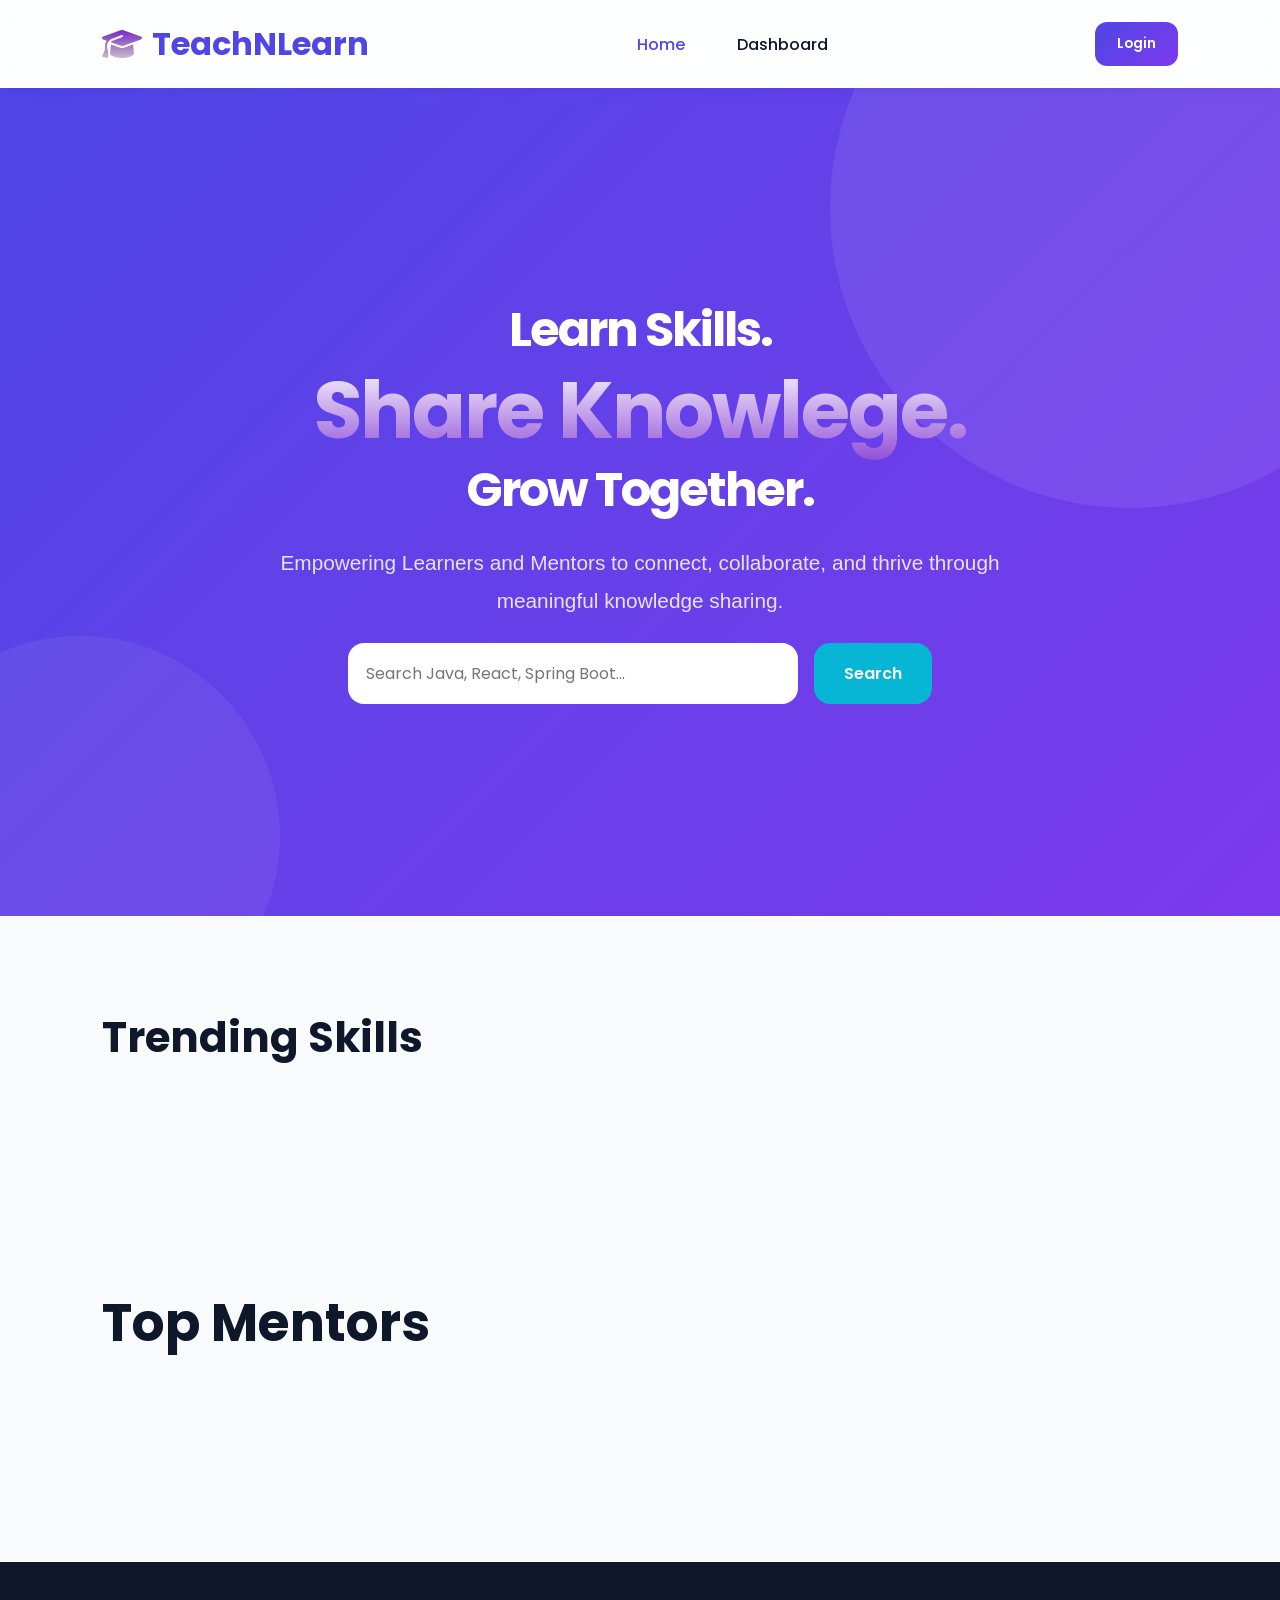
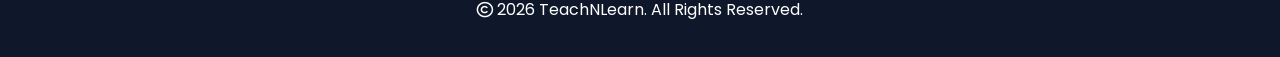
==== commit ff9b3955: "Modifications" ====
--- a/src/main/resources/static/index.html
+++ b/src/main/resources/static/index.html
@@ -54,7 +54,7 @@
 </section>
 
 <footer>
-    <p>© 2026 Edumate. All Rights Reserved.</p>
+    <p><p><i class="fa-regular fa-copyright"></i> 2026 TeachNLearn. All Rights Reserved.</p>
 </footer>
 <script>
     loadTopMentors();
@@ -63,6 +63,7 @@
         try{
             const response=await fetch("http://localhost:9090/users/top-mentors");
             const mentors=await response.json();
+
             const container=document.getElementById("topMentorsContainer");
             container.innerHTML="";
             mentors.forEach(
@@ -118,7 +119,7 @@
         window.location.href = "login.html";
     }
     function logoutUser(){
-    localStorage.removeItem("user");
+    localStorage.clear();
     alert("Logged out");
     window.location.reload();
 }
@@ -259,6 +260,7 @@
     }
 });
 
+
 </script>
 
 </body>
